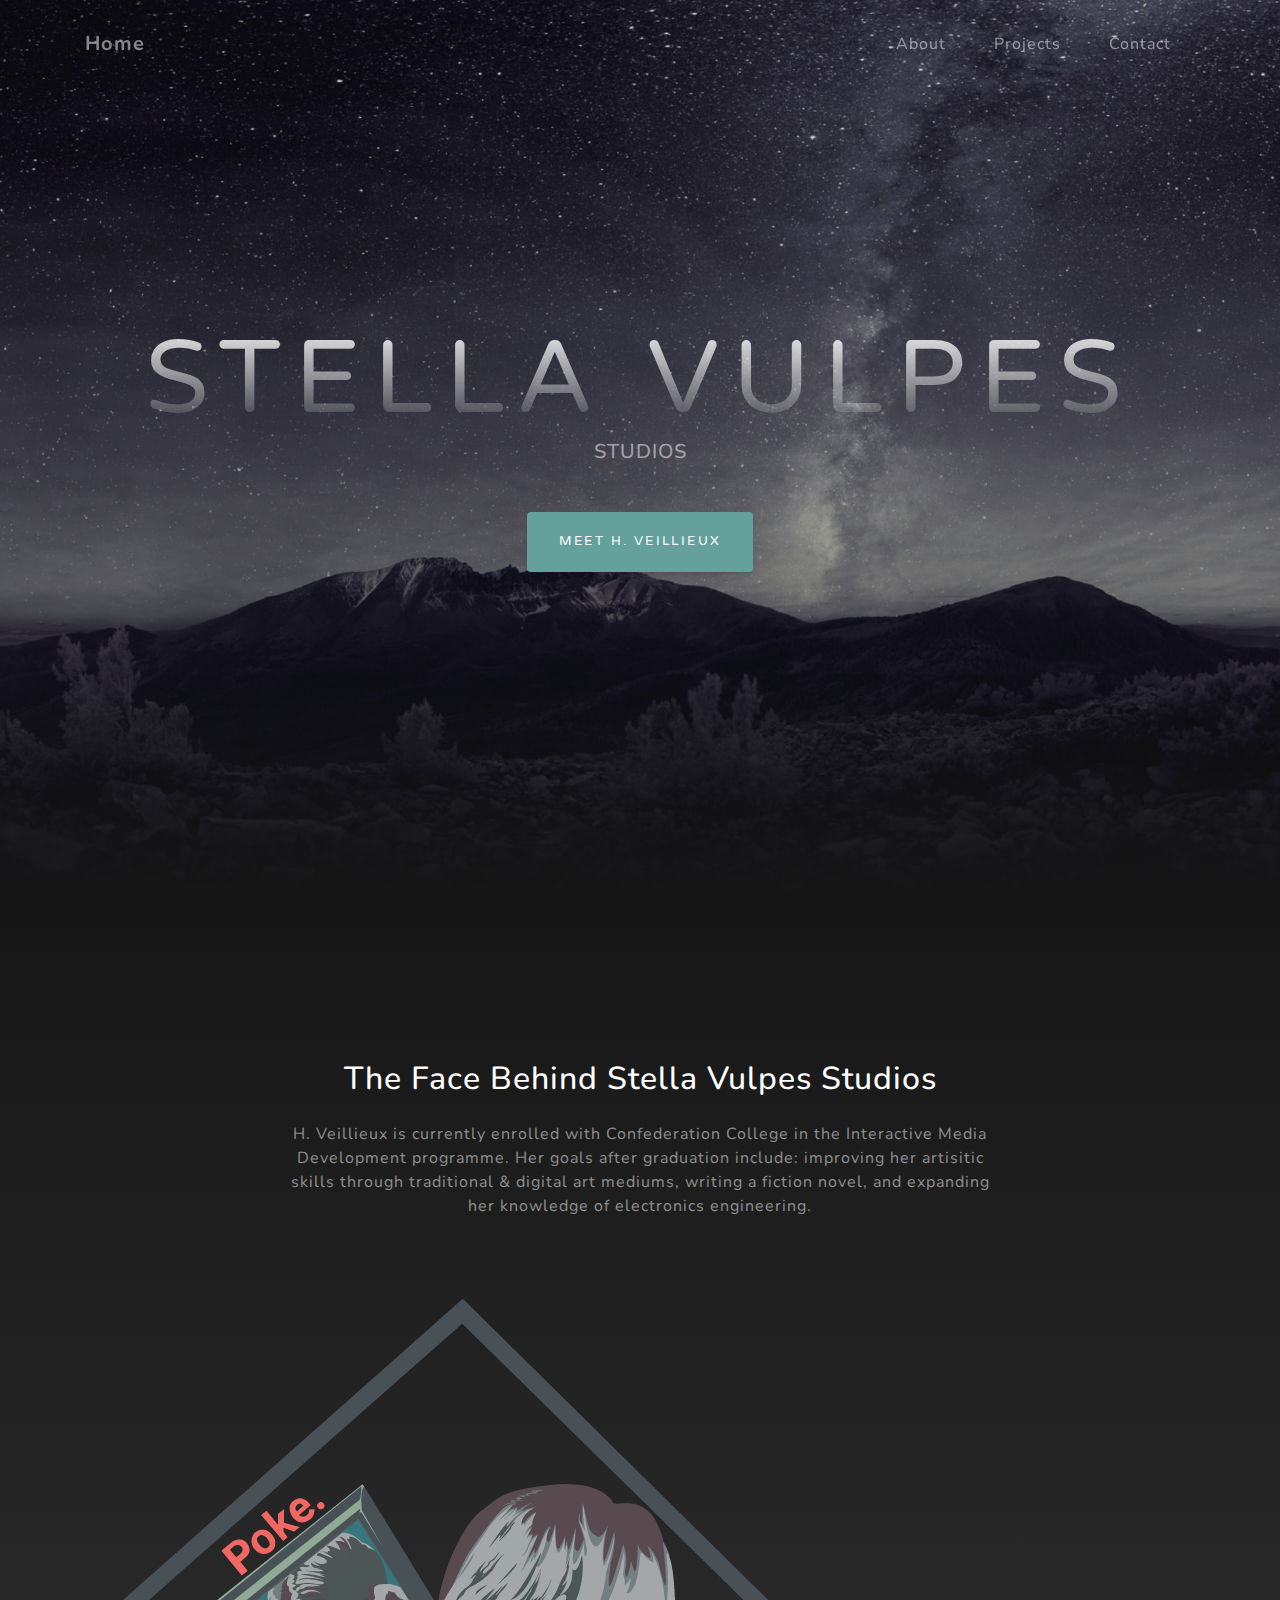
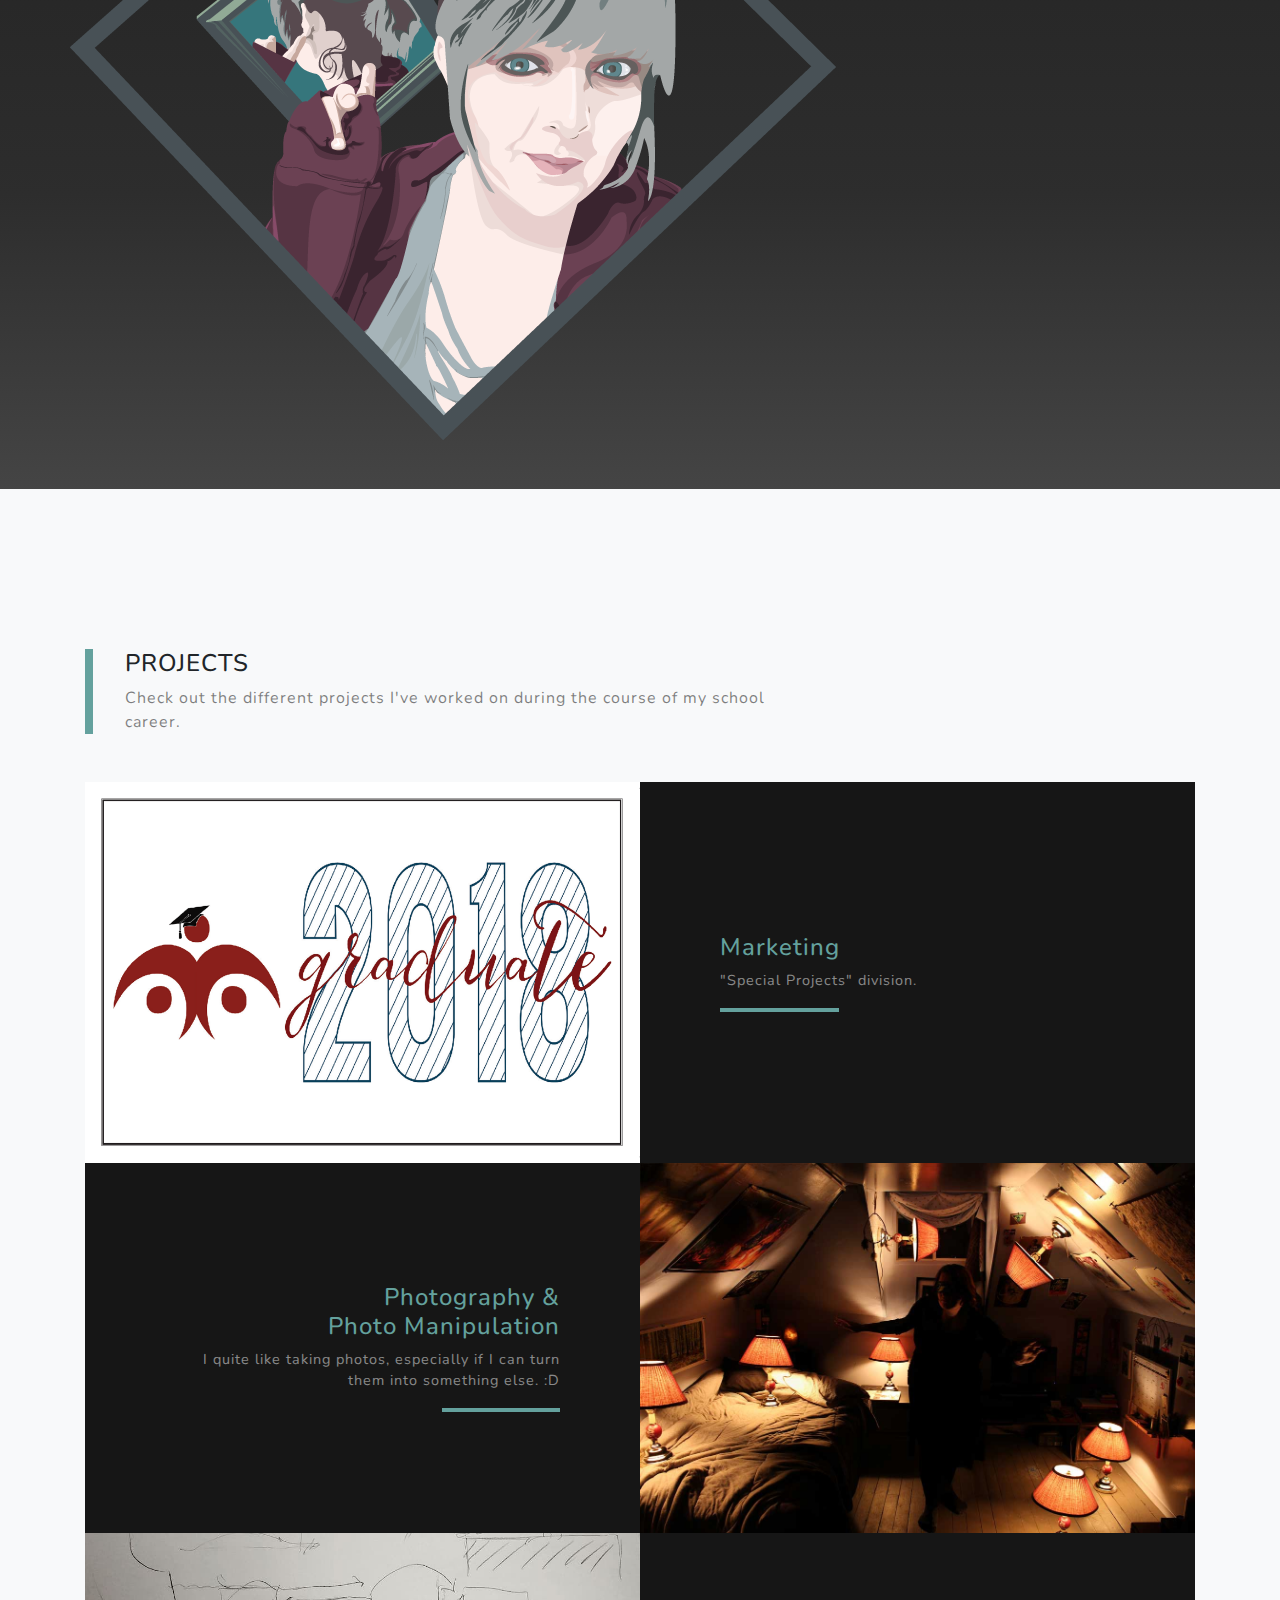
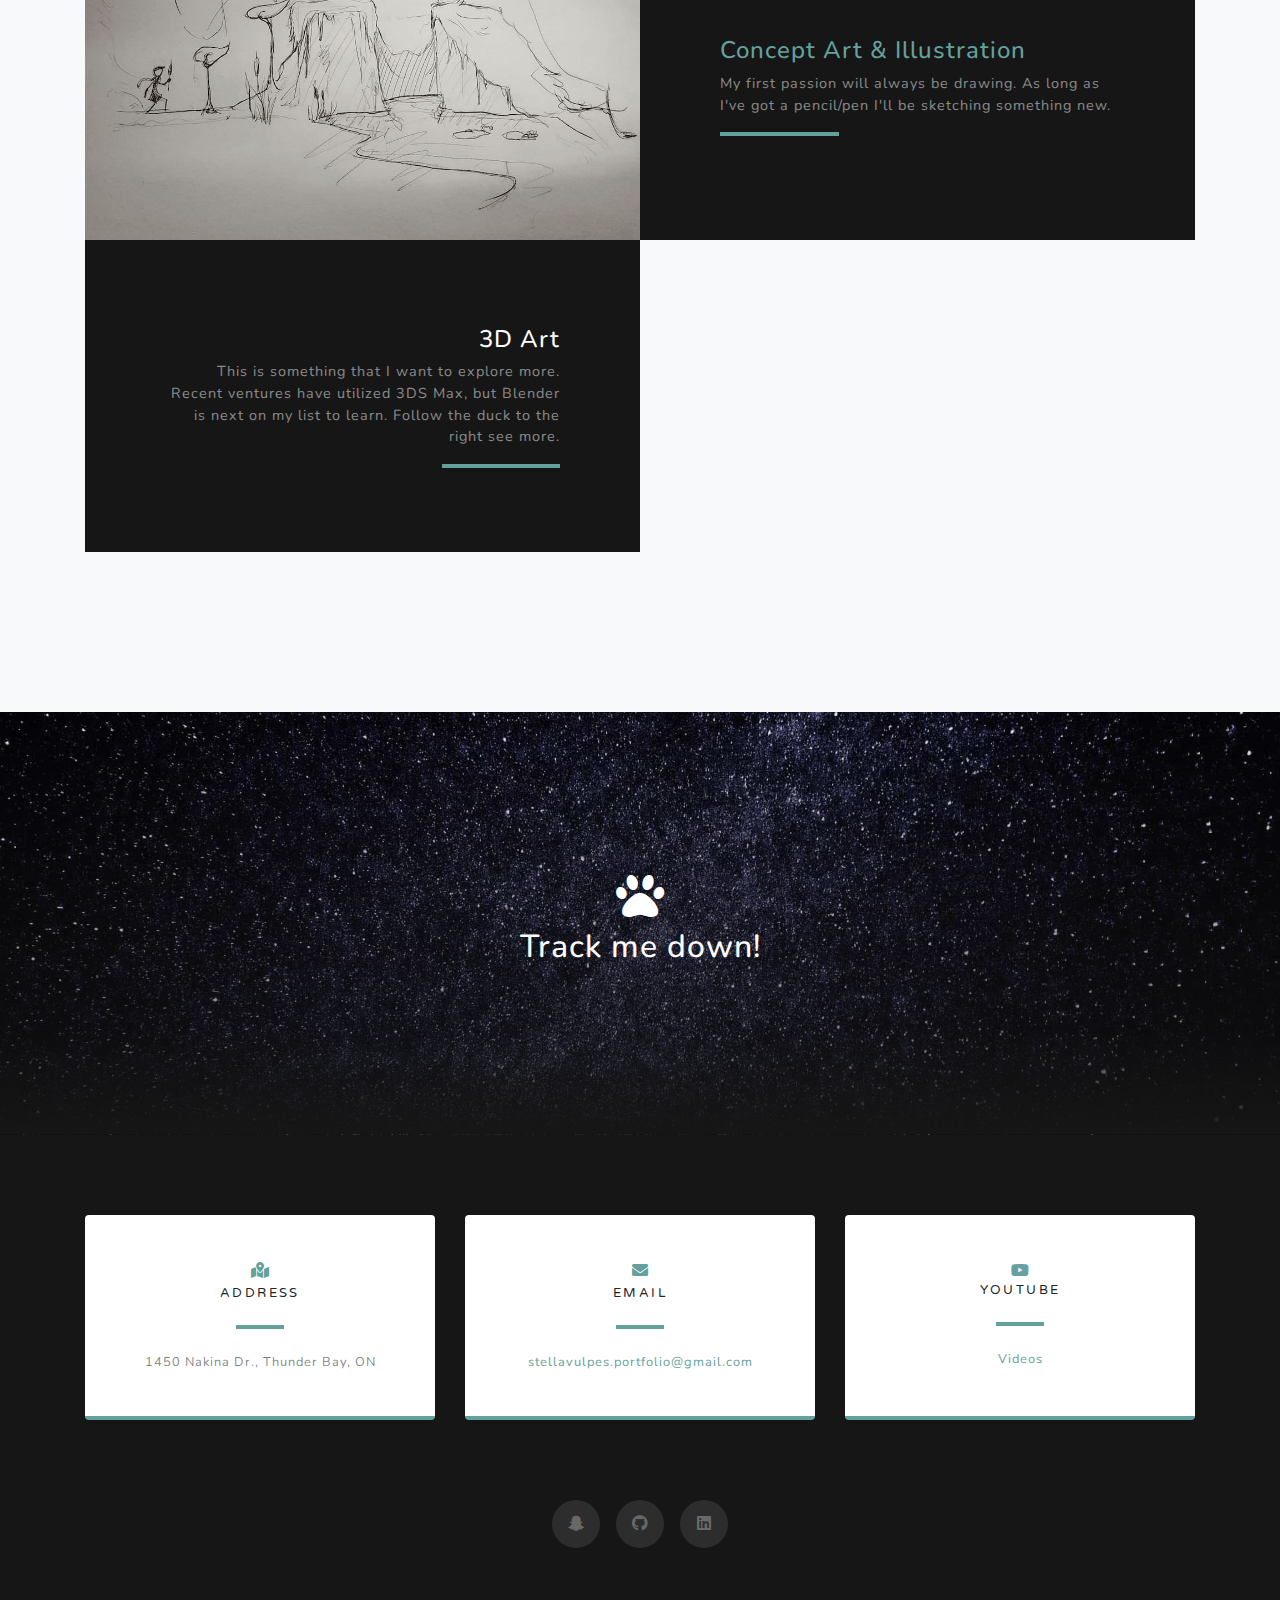
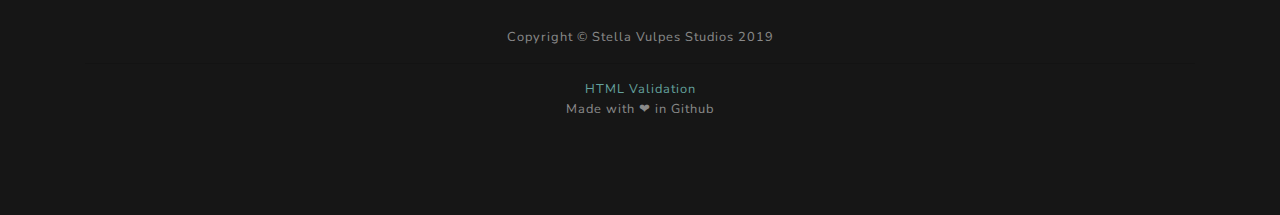
==== index.html @ d01b6838 "Update index.html" ====
<!DOCTYPE html>
<html lang="en">

<head>

  <meta charset="utf-8">
  <meta name="viewport" content="width=device-width, initial-scale=1, shrink-to-fit=no">
  <meta name="description" content="">
  <meta name="author" content="">

  <!-- Twitter Cards - Ref: https://davidwalsh.name/twitter-cards -->
  <meta name="twitter:card" content="summary">
  <meta name="twitter:url" content="https://hveillieux.github.io/portfolio/">
  <meta name="twitter:title" content="Traipsing across the Milkyway.">
  <meta name="twitter:description" content="The portfolio of one H. Veillieux.">
  <meta name="twitter:image" content="https://raw.githubusercontent.com/HVeillieux/portfolio/master/img/foxfavicon-01.png">

  <title>Stella Vulpes</title>

  <!-- Bootstrap core CSS -->
  <link href="vendor/bootstrap/css/bootstrap.min.css" rel="stylesheet">

  <!-- Custom fonts for this template -->
  <link href="vendor/fontawesome-free/css/all.min.css" rel="stylesheet">
  <link href="https://fonts.googleapis.com/css?family=Varela+Round" rel="stylesheet">
  <link href="https://fonts.googleapis.com/css?family=Nunito:200,200i,300,300i,400,400i,600,600i,700,700i,800,800i,900,900i" rel="stylesheet">

  <!-- Custom styles for this template -->
  <link href="css/grayscale.min.css" rel="stylesheet">

  <!-- Favicon Links -->
  <link rel="apple-touch-icon" sizes="180x180" href="apple-touch-icon.png">
  <link rel="icon" type="image/png" sizes="32x32" href="favicon-32x32.png">
  <link rel="icon" type="image/png" sizes="16x16" href="favicon-16x16.png">
  <link rel="manifest" href="site.webmanifest">
  <link rel="mask-icon" href="safari-pinned-tab.svg" color="#00e4ce">
  <meta name="msapplication-TileColor" content="#00e4ce">
  <meta name="theme-color" content="#ffffff">

  <!-- Global site tag (gtag.js) - Google Analytics -->
  <script async src="https://www.googletagmanager.com/gtag/js?id=UA-138468821-1"></script>
  <script>
    window.dataLayer = window.dataLayer || [];
    function gtag(){dataLayer.push(arguments);}
    gtag('js', new Date());

    gtag('config', 'UA-138468821-1');
  </script>



</head>

<body id="page-top">

  <!-- Navigation -->
  <nav class="navbar navbar-expand-lg navbar-light fixed-top" id="mainNav">
    <div class="container">
      <a class="navbar-brand js-scroll-trigger" href="#page-top">Home</a>
      <button class="navbar-toggler navbar-toggler-right" type="button" data-toggle="collapse" data-target="#navbarResponsive" aria-controls="navbarResponsive" aria-expanded="false" aria-label="Toggle navigation">
        Menu
        <i class="fas fa-bars"></i>
      </button>
      <div class="collapse navbar-collapse" id="navbarResponsive">
        <ul class="navbar-nav ml-auto">
          <li class="nav-item">
            <a class="nav-link js-scroll-trigger" href="#about">About</a>
          </li>
          <li class="nav-item">
            <a class="nav-link js-scroll-trigger" href="#projects">Projects</a>
          </li>
          <li class="nav-item">
            <a class="nav-link js-scroll-trigger" href="#signup">Contact</a>
          </li>
        </ul>
      </div>
    </div>
  </nav>

  <!-- Header -->
  <header class="masthead">
    <div class="container d-flex h-100 align-items-center">
      <div class="mx-auto text-center">
        <h1 class="mx-auto my-0 text-uppercase">Stella Vulpes</h1>
        <h2 class="text-white-50 mx-auto mt-2 mb-5">STUDIOS</h2>
        <a href="#about" class="btn btn-primary js-scroll-trigger">Meet H. Veillieux</a>
      </div>
    </div>
  </header>

  <!-- About Section -->
  <section id="about" class="about-section text-center">
    <div class="container">
      <div class="row">
        <div class="col-lg-8 mx-auto">
          <h2 class="text-white mb-4">The Face Behind Stella Vulpes Studios</h2>
          <p class="text-white-50">H. Veillieux is currently enrolled with Confederation College in the Interactive Media Development programme. Her goals after graduation include:
            improving her artisitic skills through traditional & digital art mediums, writing a fiction novel, and expanding her knowledge of electronics engineering.
          </p>
        </div>
        <div>
          <img src="img/Veillieux-SelfPortrait_24.png" class="img-fluid mb-5 d-block" alt="H. Veillieux">
        </div>
      </div>
    </div>
  </section>

  <!-- Projects Section -->
  <section id="projects" class="projects-section bg-light">
    <div class="container">

      <!-- Featured Project Row -->
      <div class="row align-items-center no-gutters mb-4 mb-lg-5">
        <div class="col-xl-8 col-lg-7">
          <div class="featured-text text-center text-lg-left">
            <h4>PROJECTS</h4>
            <p class="text-black-50 mb-0">Check out the different projects I've worked on during the course of my school career.</p>
          </div>
        </div>
      </div>

      <!-- Projects First Row -->
      <div class="row justify-content-center no-gutters mb-5 mb-lg-0">
        <div class="col-lg-6">
          <img class="img-fluid" src="img/de-grad-note.png" alt="">
        </div>
        <div class="col-lg-6">
          <div class="bg-black text-center h-100 project">
            <div class="d-flex h-100">
              <div class="project-text w-100 my-auto text-center text-lg-left">
                <h4><a class="js-scroll-trigger" href="marketing.html">Marketing</a></h4>
                <p class="mb-0 text-white-50">"Special Projects" division.</p>
                <hr class="d-none d-lg-block mb-0 ml-0">
              </div>
            </div>
          </div>
        </div>
      </div>

      <!-- Projects Second Row -->
      <div class="row justify-content-center no-gutters mb-5 mb-lg-0">
        <div class="col-lg-6">
          <img class="img-fluid" src="img/BrokenSight.jpg" alt="">
        </div>
        <div class="col-lg-6 order-lg-first">
          <div class="bg-black text-center h-100 project">
            <div class="d-flex h-100">
              <div class="project-text w-100 my-auto text-center text-lg-right">
                <h4><a class="js-scroll-trigger" href="photography.html">Photography & </br> Photo Manipulation</a></h4>
                <p class="mb-0 text-white-50">I quite like taking photos, especially if I can turn them into something else. :D</p>
                <hr class="d-none d-lg-block mb-0 mr-0">
              </div>
            </div>
          </div>
        </div>
      </div>

      <!-- Projects Third Row -->
      <div class="row justify-content-center no-gutters mb-5 mb-lg-0">
          <div class="col-lg-6">
            <img class="img-fluid" src="img/environment-start-draft.jpg" alt="">
          </div>
          <div class="col-lg-6">
            <div class="bg-black text-center h-100 project">
              <div class="d-flex h-100">
                <div class="project-text w-100 my-auto text-center text-lg-left">
                  <h4><a class="js-scroll-trigger" href="concepts.html">Concept Art & Illustration</a></h4>
                  <p class="mb-0 text-white-50">
                    My first passion will always be drawing. As long as 
                    I've got a pencil/pen I'll be sketching something new.
                  </p>
                  <hr class="d-none d-lg-block mb-0 ml-0">
                </div>
              </div>
            </div>
          </div>
        </div>

        <!-- Projects Fourth Row -->
      <div class="row justify-content-center no-gutters mb-0 mb-lg-0">
          <div class="embed-responsive embed-responsive-16by9 col-lg-6">
            <iframe class="embed-responsive-item" width="555" height="460" src="https://sketchfab.com/models/59ff8f509a59431799b9159e0ef16c89/embed" frameborder="0" allow="autoplay; fullscreen; vr" mozallowfullscreen="true" webkitallowfullscreen="true"></iframe>
          </div>
          <div class="col-lg-6 order-lg-first">
            <div class="bg-black text-center h-100 project">
              <div class="d-flex h-100">
                <div class="project-text w-100 my-auto text-center text-lg-right">
                  <h4 class="text-white">3D Art</h4>
                  <p class="mb-0 text-white-50">
                    This is something that I want to explore more. Recent ventures have utilized 3DS Max, 
                    but Blender is next on my list to learn. Follow the duck to the right see more.
                  </p>
                  <hr class="d-none d-lg-block mb-0 mr-0">
                </div>
              </div>
            </div>
          </div>
        </div>

    </div>
  </section>

  <!----- SIGN-UP SECTION ----->
  <section id="signup" class="signup-section">
    <div class="container">
      <div class="row">
        <div class="col-md-10 col-lg-8 mx-auto text-center">

          <i class="fas fa-paw fa-3x mb-2 text-white"></i>
          <h2 class="text-white">Track me down!</h2>

          <!--<form class="form-inline d-flex">
            <input type="email" class="form-control flex-fill mr-0 mr-sm-2 mb-3 mb-sm-0" id="inputEmail" placeholder="Enter email address...">
            <button type="submit" class="btn btn-primary mx-auto">Leave a Paw Print</button>
          </form>-->

        </div>
      </div>
    </div>
  </section>

  <!-- Contact Section -->
  <section class="contact-section bg-black">
    <div class="container">

      <div class="row">

        <div class="col-md-4 mb-3 mb-md-0">
          <div class="card py-4 h-100">
            <div class="card-body text-center">
              <i class="fas fa-map-marked-alt text-primary mb-2"></i>
              <h4 class="text-uppercase m-0">Address</h4>
              <hr class="my-4">
              <div class="small text-black-50">1450 Nakina Dr., Thunder Bay, ON</div>
            </div>
          </div>
        </div>

        <div class="col-md-4 mb-3 mb-md-0">
          <div class="card py-4 h-100">
            <div class="card-body text-center">
              <i class="fas fa-envelope text-primary mb-2"></i>
              <h4 class="text-uppercase m-0">Email</h4>
              <hr class="my-4">
              <div class="small text-black-50">
                <a href="mailto:stellavulpes.portfolio@gmail.com">stellavulpes.portfolio@gmail.com</a>
              </div>
            </div>
          </div>
        </div>

        <div class="col-md-4 mb-3 mb-md-0">
          <div class="card py-4 h-100">
            <div class="card-body text-center">
                <span style="color: #68A09F;">
                    <i class="fab fa-youtube"></i>
                  </span>  
              <h4 class="text-uppercase m-0">YouTube</h4>
              <hr class="my-4">
              <div class="small text-black-50"><a href="https://www.youtube.com/channel/UCklXeHWhZgnOXlvPBv-AzHQ/featured" target="_blank" class="mx-2">Videos</a></div>
            </div>
          </div>
        </div>
      </div>

      <div class="social d-flex justify-content-center">
        <a href="#" class="mx-2">
          <i class="fab fa-snapchat-ghost"></i>
        </a>
        <a href="https://github.com/HVeillieux" target="_blank" class="mx-2">
          <i class="fab fa-github"></i>
        </a>
        <a href="https://www.linkedin.com/in/hayden-veillieux" target="_blank" class="mx-2">
          <i class="fab fa-linkedin"></i>
        </a>
      </div>

    </div>
  </section>

  <!-- Footer -->
  <footer class="bg-black small text-center text-white-50">
    <div class="container">
      Copyright &copy; Stella Vulpes Studios 2019
    </div>
    <div class="container">
     <hr>
      <a href="https://validator.w3.org/nu/?doc=https%3A%2F%2Fhveillieux.github.io%2Fportfolio%2F">HTML Validation</a>
      <p>Made with ❤ in Github</p>
    </div>
  </footer>

  <!-- Bootstrap core JavaScript -->
  <script src="vendor/jquery/jquery.min.js"></script>
  <script src="vendor/bootstrap/js/bootstrap.bundle.min.js"></script>

  <!-- Plugin JavaScript -->
  <script src="vendor/jquery-easing/jquery.easing.min.js"></script>

  <!-- Custom scripts for this template -->
  <script src="js/grayscale.min.js"></script>

</body>

</html>
---- css/grayscale.min.css ----
/*!
 * Start Bootstrap - Grayscale v5.0.4 (https://startbootstrap.com/template-overviews/grayscale)
 * Copyright 2013-2019 Start Bootstrap
 * Licensed under MIT (https://github.com/BlackrockDigital/startbootstrap-grayscale/blob/master/LICENSE)
 */#mainNav{min-height:56px;background-color:#fff}#mainNav .navbar-toggler{font-size:80%;padding:.75rem;color:#64a19d;border:1px solid #64a19d}#mainNav .navbar-toggler:focus{outline:0}#mainNav .navbar-brand{color:#161616;font-weight:700;padding:.9rem 0}#mainNav .navbar-nav .nav-item:hover{color:fade(white,80%);outline:0;background-color:transparent}#mainNav .navbar-nav .nav-item:active,#mainNav .navbar-nav .nav-item:focus{outline:0;background-color:transparent}@media (min-width:992px){#mainNav{padding-top:0;padding-bottom:0;border-bottom:none;background-color:transparent;-webkit-transition:background-color .3s ease-in-out;transition:background-color .3s ease-in-out}#mainNav .navbar-brand{padding:.5rem 0;color:rgba(255,255,255,.5)}#mainNav .nav-link{-webkit-transition:none;transition:none;padding:2rem 1.5rem;color:rgba(255,255,255,.5)}#mainNav .nav-link:hover{color:rgba(255,255,255,.75)}#mainNav .nav-link:active{color:#fff}#mainNav.navbar-shrink{background-color:#fff}#mainNav.navbar-shrink .navbar-brand{color:#161616}#mainNav.navbar-shrink .nav-link{color:#161616;padding:1.5rem 1.5rem 1.25rem;border-bottom:.25rem solid transparent}#mainNav.navbar-shrink .nav-link:hover{color:#64a19d}#mainNav.navbar-shrink .nav-link:active{color:#467370}#mainNav.navbar-shrink .nav-link.active{color:#64a19d;outline:0;border-bottom:.25rem solid #64a19d}}.masthead{position:relative;width:100%;height:auto;min-height:35rem;padding:15rem 0;background:-webkit-gradient(linear,left top,left bottom,from(rgba(22,22,22,.1)),color-stop(75%,rgba(22,22,22,.5)),to(#161616)),url(../img/bg-masthead.jpg);background:linear-gradient(to bottom,rgba(22,22,22,.1) 0,rgba(22,22,22,.5) 75%,#161616 100%),url(../img/bg-masthead.jpg);background-position:center;background-repeat:no-repeat;background-attachment:scroll;background-size:cover}.masthead h1{font-family:'Varela Round';font-size:2.5rem;line-height:2.5rem;letter-spacing:.8rem;background:-webkit-linear-gradient(rgba(255,255,255,.9),rgba(255,255,255,0));-webkit-text-fill-color:transparent;-webkit-background-clip:text}.masthead h2{max-width:20rem;font-size:1rem}@media (min-width:768px){.masthead h1{font-size:4rem;line-height:4rem}}@media (min-width:992px){.masthead{height:100vh;padding:0}.masthead h1{font-size:6.5rem;line-height:6.5rem;letter-spacing:.8rem}.masthead h2{max-width:30rem;font-size:1.25rem}}.btn{-webkit-box-shadow:0 .1875rem .1875rem 0 rgba(0,0,0,.1)!important;box-shadow:0 .1875rem .1875rem 0 rgba(0,0,0,.1)!important;padding:1.25rem 2rem;font-family:'Varela Round';font-size:80%;text-transform:uppercase;letter-spacing:.15rem;border:0}.btn-primary{background-color:#64a19d}.btn-primary:hover{background-color:#4f837f}.btn-primary:focus{background-color:#4f837f;color:#fff}.btn-primary:active{background-color:#467370!important}.about-section{padding-top:10rem;background:-webkit-gradient(linear,left top,left bottom,from(#161616),color-stop(75%,rgba(22,22,22,.9)),to(rgba(22,22,22,.8)));background:linear-gradient(to bottom,#161616 0,rgba(22,22,22,.9) 75%,rgba(22,22,22,.8) 100%)}.about-section p{margin-bottom:5rem}.projects-section{padding:10rem 0}.projects-section .featured-text{padding:2rem}@media (min-width:992px){.projects-section .featured-text{padding:0 0 0 2rem;border-left:.5rem solid #64a19d}}.projects-section .project-text{padding:3rem;font-size:90%}@media (min-width:992px){.projects-section .project-text{padding:5rem}.projects-section .project-text hr{border-color:#64a19d;border-width:.25rem;width:30%}}.signup-section{padding:10rem 0;background:-webkit-gradient(linear,left top,left bottom,from(rgba(22,22,22,.1)),color-stop(75%,rgba(22,22,22,.5)),to(#161616)),url(../img/bg-signup.jpg);background:linear-gradient(to bottom,rgba(22,22,22,.1) 0,rgba(22,22,22,.5) 75%,#161616 100%),url(../img/bg-signup.jpg);background-position:center;background-repeat:no-repeat;background-attachment:scroll;background-size:cover}.signup-section .form-inline input{-webkit-box-shadow:0 .1875rem .1875rem 0 rgba(0,0,0,.1)!important;box-shadow:0 .1875rem .1875rem 0 rgba(0,0,0,.1)!important;padding:1.25rem 2rem;height:auto;font-family:'Varela Round';font-size:80%;text-transform:uppercase;letter-spacing:.15rem;border:0}.contact-section{padding:5rem 0 0}.contact-section .card{border:0;border-bottom:.25rem solid #64a19d}.contact-section .card h4{font-size:.8rem;font-family:'Varela Round';text-transform:uppercase;letter-spacing:.15rem}.contact-section .card hr{border-color:#64a19d;border-width:.25rem;width:3rem}.contact-section .social{margin-top:5rem}.contact-section .social a{text-align:center;height:3rem;width:3rem;background:rgba(255,255,255,.1);border-radius:100%;line-height:3rem;color:rgba(255,255,255,.3)}.contact-section .social a:hover{color:rgba(255,255,255,.5)}.contact-section .social a:active{color:#fff}body{font-family:Nunito;letter-spacing:.0625em}a{color:#64a19d}a:focus,a:hover{text-decoration:none;color:#3c6360}.bg-black{background-color:#161616!important}.bg-primary{background-color:#64a19d!important}.text-primary{color:#64a19d!important}footer{padding:5rem 0}
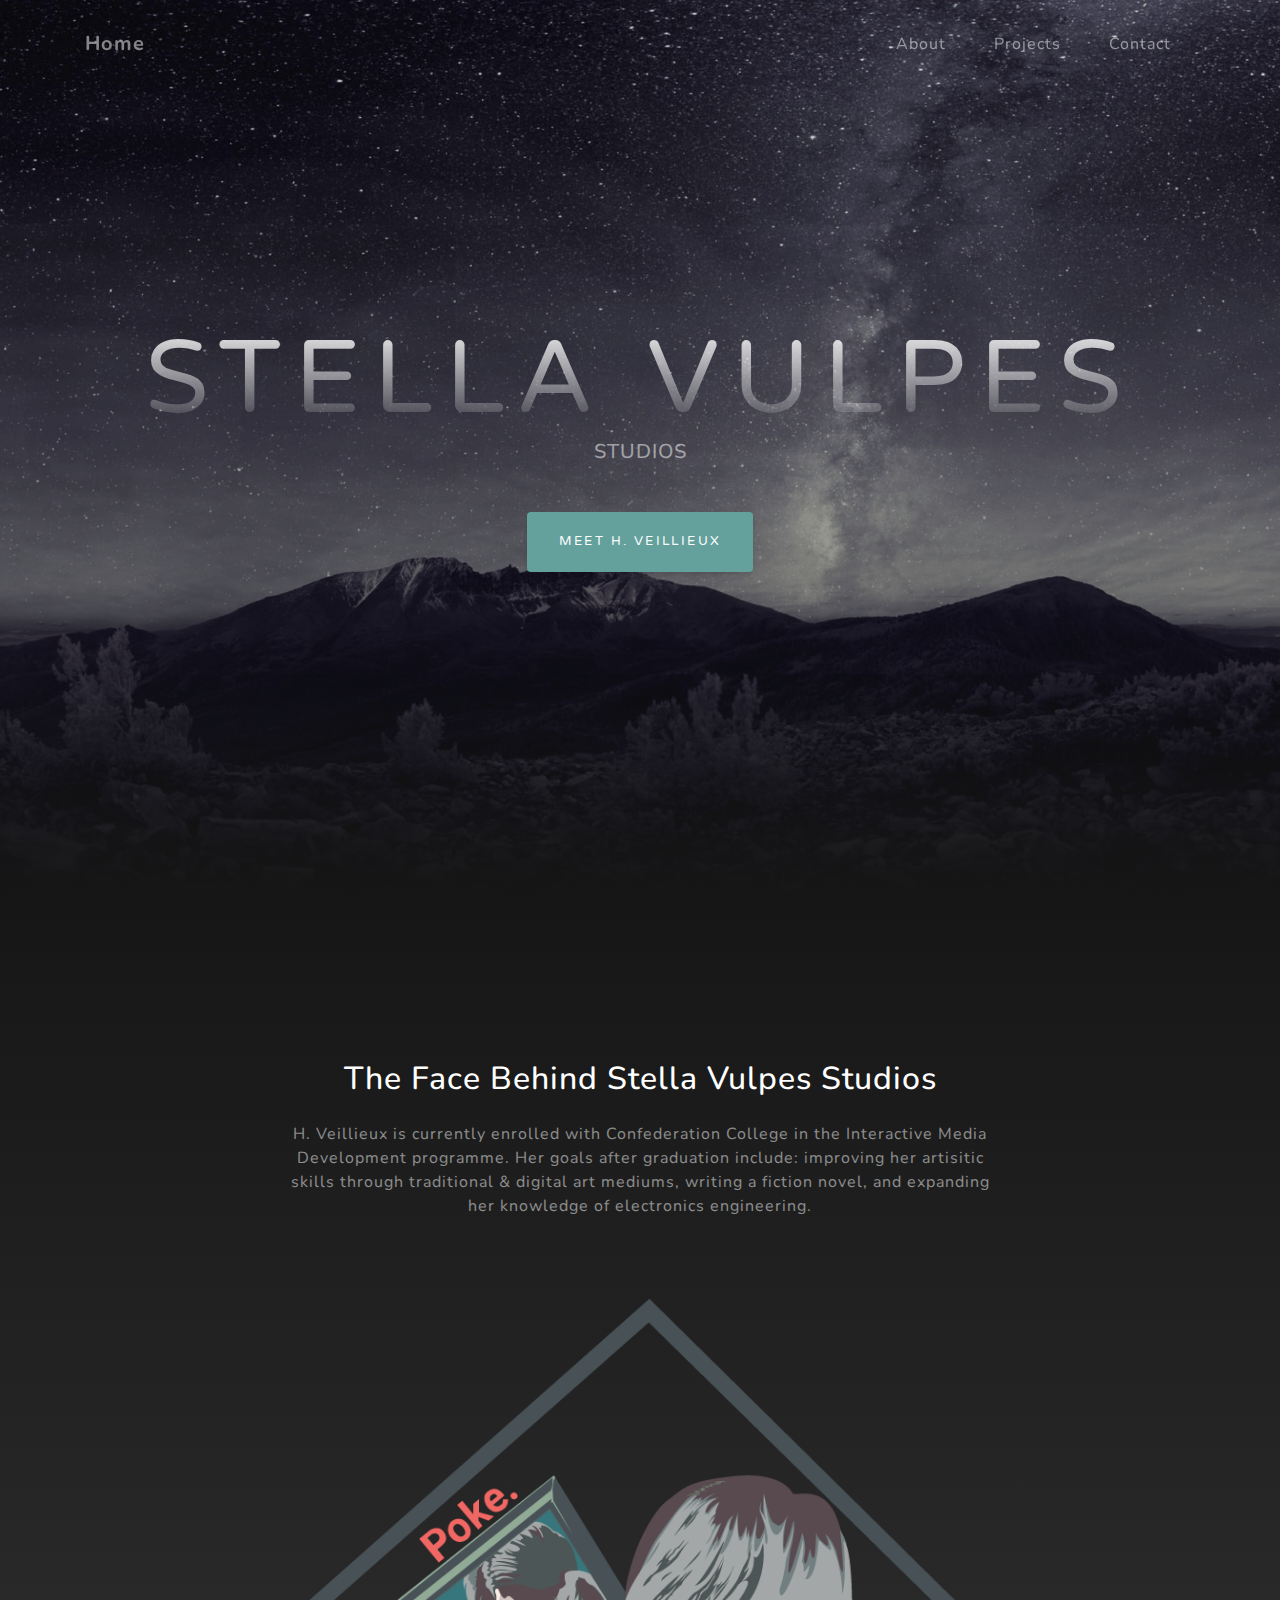
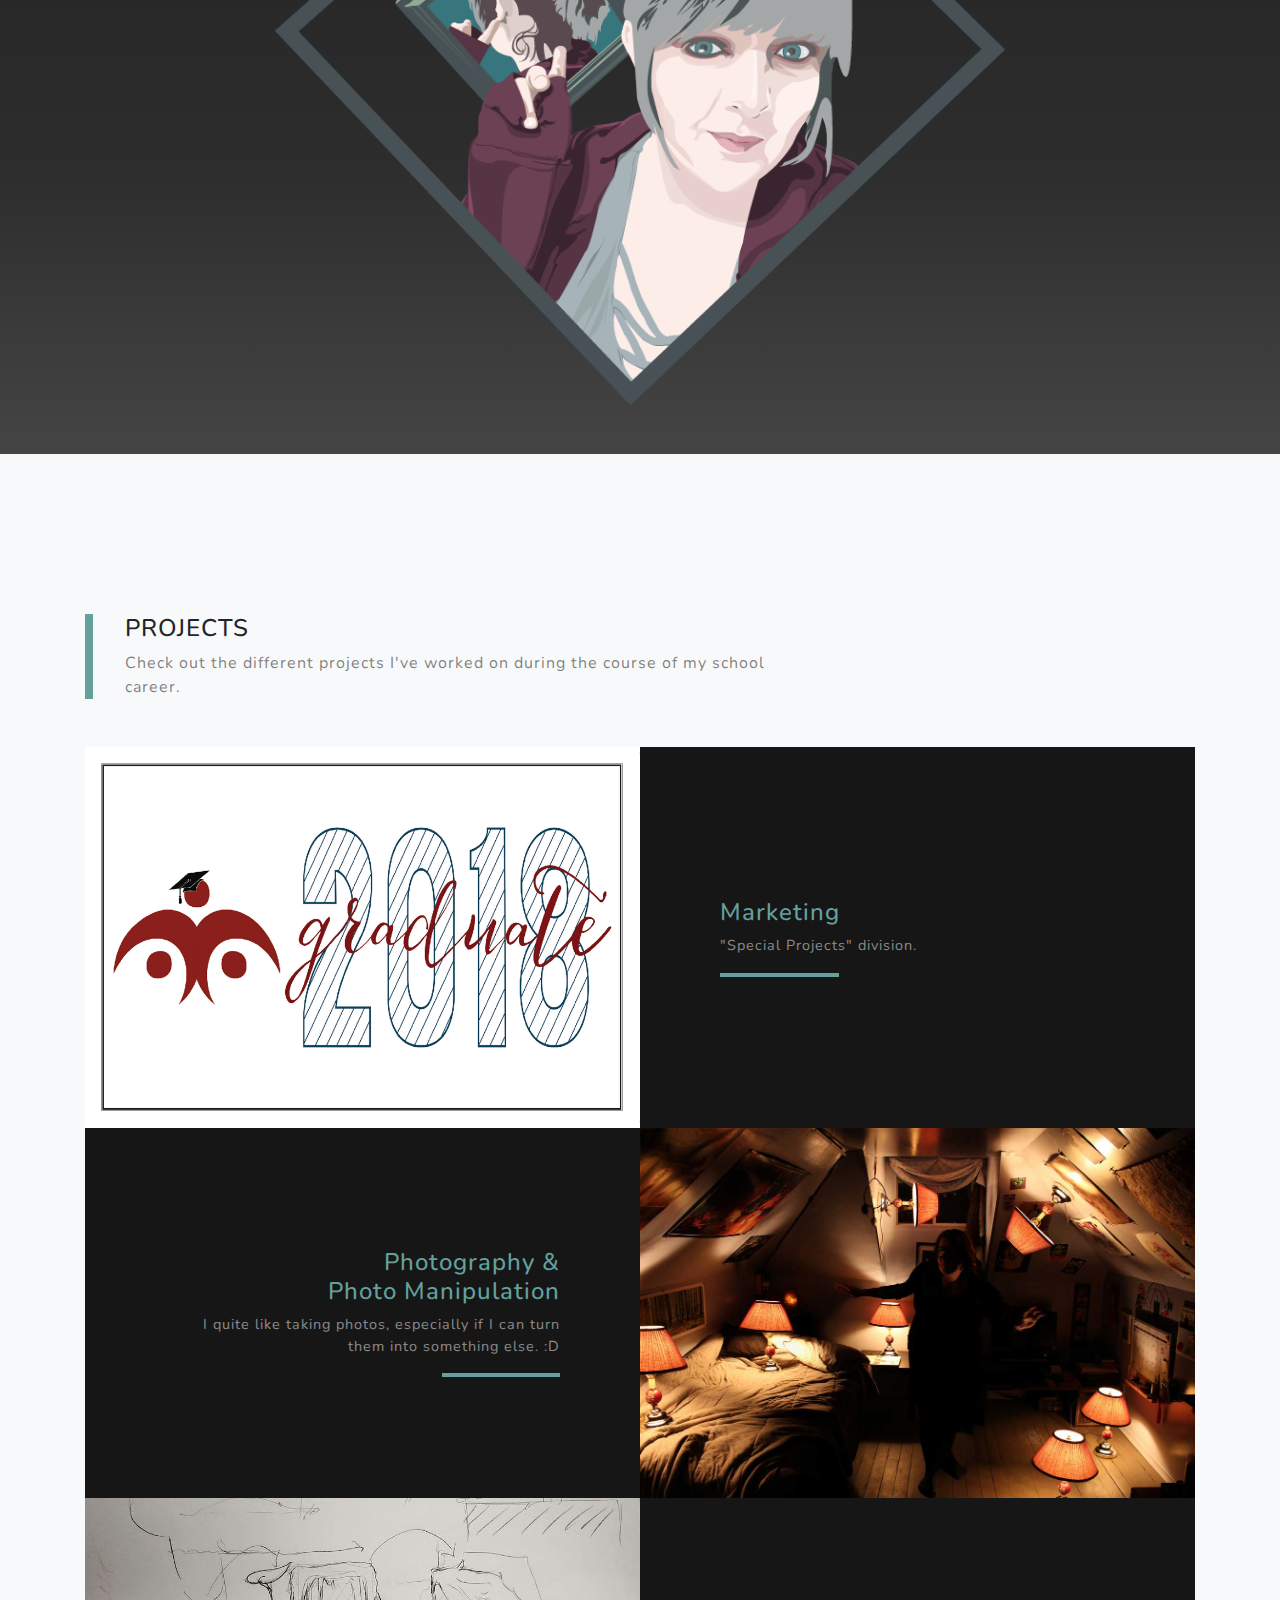
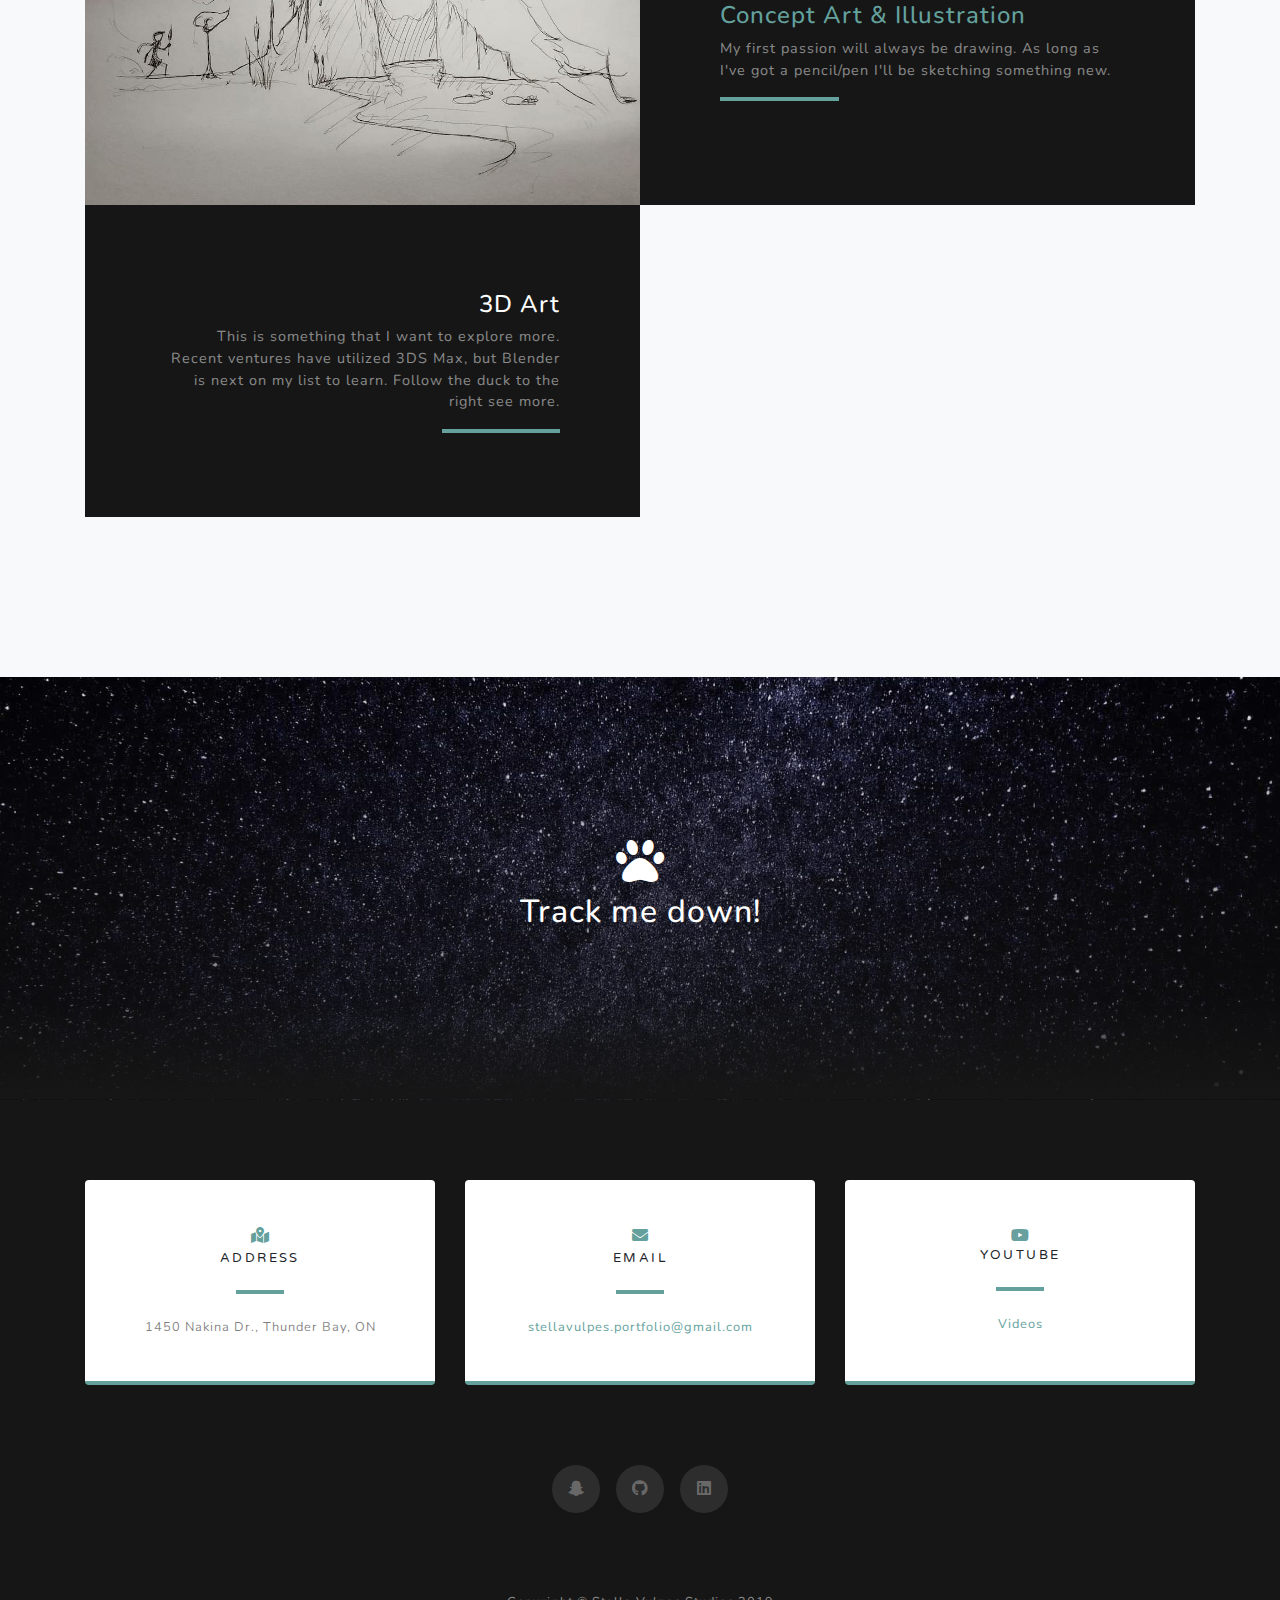
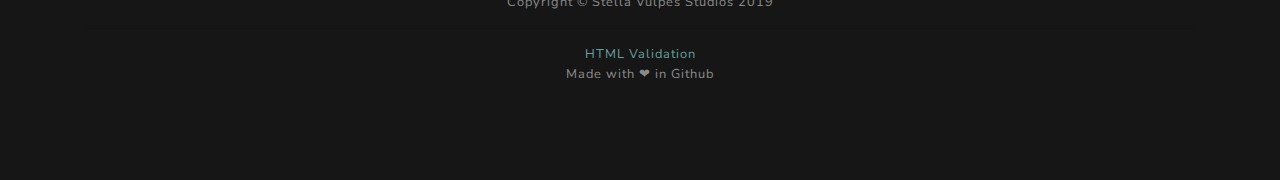
==== commit dbfd67ca: "Update index.html" ====
--- a/index.html
+++ b/index.html
@@ -98,8 +98,8 @@
             improving her artisitic skills through traditional & digital art mediums, writing a fiction novel, and expanding her knowledge of electronics engineering.
           </p>
         </div>
-        <div>
-          <img src="img/Veillieux-SelfPortrait_24.png" class="img-fluid mb-5 d-block" alt="H. Veillieux">
+        <div class="col-lg-8 mx-auto">
+          <img class="img-fluid mb-5" src="img/Veillieux-SelfPortrait_24.png" alt="H. Veillieux">
         </div>
       </div>
     </div>
